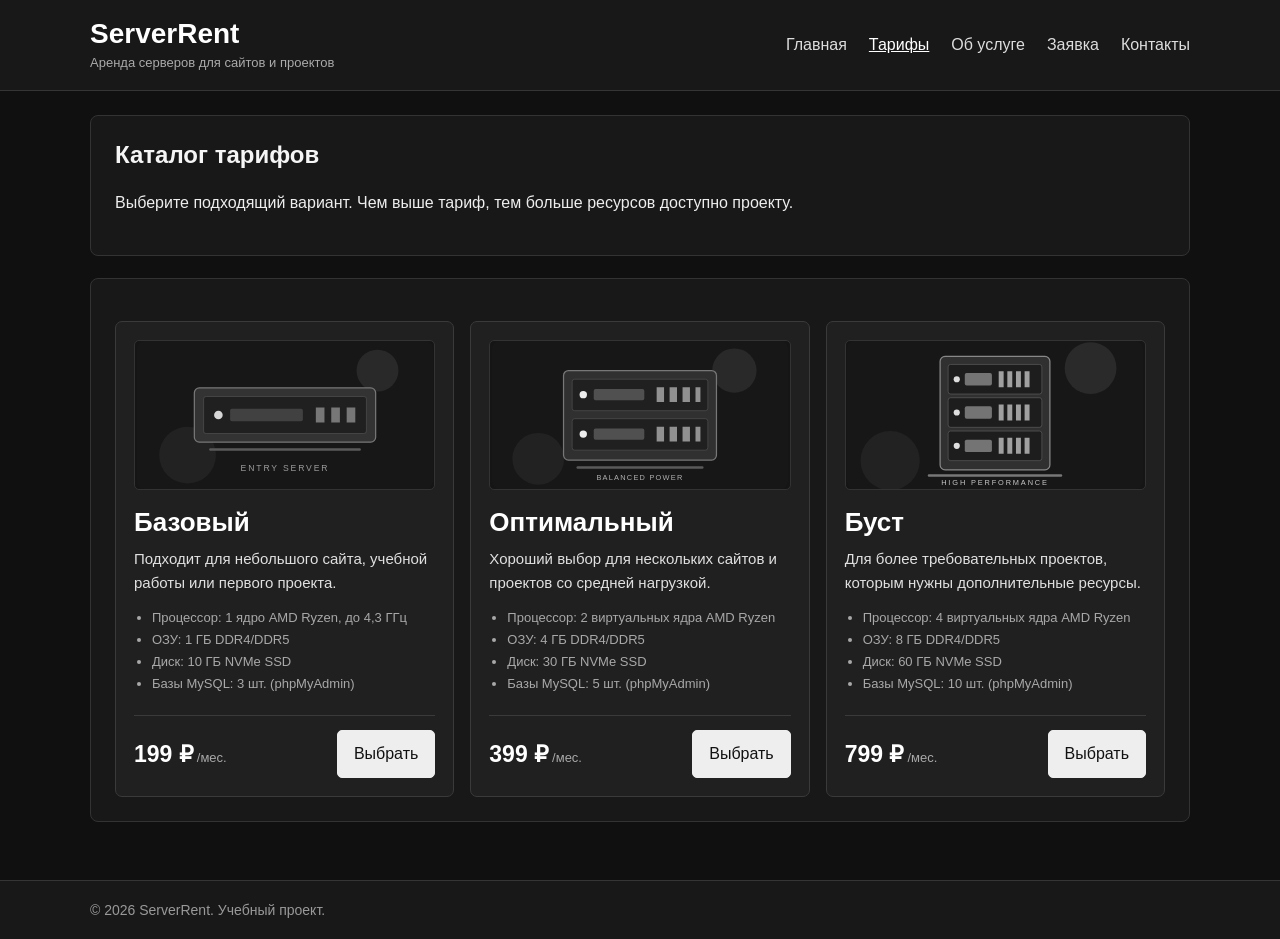
==== catalog.html @ e3d0d265 "Добавлен сайт ServerRent" ====
<!DOCTYPE html>
<html lang="ru">
<head>
    <meta charset="UTF-8">
    <meta name="viewport" content="width=device-width, initial-scale=1.0">
    <title>Тарифы — ServerRent</title>
    <link rel="stylesheet" href="css/style.css">
</head>
<body>
    <header class="site-header">
        <div class="container header-content">
            <div class="brand">
                <h1 class="logo">ServerRent</h1>
                <p class="tagline">Аренда серверов для сайтов и проектов</p>
            </div>
            <nav aria-label="Основная навигация">
                <a href="index.html">Главная</a>
                <a class="active" href="catalog.html">Тарифы</a>
                <a href="service.html">Об услуге</a>
                <a href="order.html">Заявка</a>
                <a href="contacts.html">Контакты</a>
            </nav>
        </div>
    </header>

    <main class="container">
        <section class="page-intro">
            <h2>Каталог тарифов</h2>
            <p>Выберите подходящий вариант. Чем выше тариф, тем больше ресурсов доступно проекту.</p>
        </section>

        <section class="catalog-section">
            <div class="tariff-list">
                <article class="tariff">
                    <img class="tariff-image" src="images/server-basic.svg" alt="Компактный базовый сервер">
                    <h3 class="tariff-title">Базовый</h3>
                    <p class="tariff-description">Подходит для небольшого сайта, учебной работы или первого проекта.</p>
                    <ul class="tariff-specs">
                        <li>Процессор: 1 ядро AMD Ryzen, до 4,3 ГГц</li>
                        <li>ОЗУ: 1 ГБ DDR4/DDR5</li>
                        <li>Диск: 10 ГБ NVMe SSD</li>
                        <li>Базы MySQL: 3 шт. (phpMyAdmin)</li>
                    </ul>
                    <div class="tariff-footer">
                        <p class="price">199 ₽<span>/мес.</span></p>
                        <a class="button" href="order.html?tariff=basic">Выбрать</a>
                    </div>
                </article>

                <article class="tariff">
                    <img class="tariff-image" src="images/server-optimal.svg" alt="Два блока оптимального сервера">
                    <h3 class="tariff-title">Оптимальный</h3>
                    <p class="tariff-description">Хороший выбор для нескольких сайтов и проектов со средней нагрузкой.</p>
                    <ul class="tariff-specs">
                        <li>Процессор: 2 виртуальных ядра AMD Ryzen</li>
                        <li>ОЗУ: 4 ГБ DDR4/DDR5</li>
                        <li>Диск: 30 ГБ NVMe SSD</li>
                        <li>Базы MySQL: 5 шт. (phpMyAdmin)</li>
                    </ul>
                    <div class="tariff-footer">
                        <p class="price">399 ₽<span>/мес.</span></p>
                        <a class="button" href="order.html?tariff=optimal">Выбрать</a>
                    </div>
                </article>

                <article class="tariff">
                    <img class="tariff-image" src="images/server-boost.svg" alt="Стойка из трёх серверов Буст">
                    <h3 class="tariff-title">Буст</h3>
                    <p class="tariff-description">Для более требовательных проектов, которым нужны дополнительные ресурсы.</p>
                    <ul class="tariff-specs">
                        <li>Процессор: 4 виртуальных ядра AMD Ryzen</li>
                        <li>ОЗУ: 8 ГБ DDR4/DDR5</li>
                        <li>Диск: 60 ГБ NVMe SSD</li>
                        <li>Базы MySQL: 10 шт. (phpMyAdmin)</li>
                    </ul>
                    <div class="tariff-footer">
                        <p class="price">799 ₽<span>/мес.</span></p>
                        <a class="button" href="order.html?tariff=boost">Выбрать</a>
                    </div>
                </article>
            </div>
        </section>
    </main>

    <footer><div class="container"><p>&copy; 2026 ServerRent. Учебный проект.</p></div></footer>
</body>
</html>
---- css/style.css ----
/* Основные стили учебного сайта ServerRent */
* {
    box-sizing: border-box;
}

html {
    scroll-behavior: smooth;
}

body {
    margin: 0;
    font-family: Arial, sans-serif;
    line-height: 1.6;
    color: #eeeeee;
    background: #101010;
}

.container {
    width: 90%;
    max-width: 1100px;
    margin: 0 auto;
}

.site-header {
    background: #181818;
    border-bottom: 1px solid #353535;
}

.header-content {
    display: flex;
    align-items: center;
    justify-content: space-between;
    gap: 24px;
    padding: 16px 0;
}

.brand {
    flex-shrink: 0;
}

.logo {
    display: block;
    margin: 0;
    color: #ffffff;
    font-size: 28px;
}

.tagline {
    margin: 2px 0 0;
    color: #aaaaaa;
    font-size: 13px;
}

nav {
    display: flex;
    flex-wrap: wrap;
    justify-content: flex-end;
    gap: 10px 22px;
}

nav a {
    color: #dddddd;
    text-decoration: none;
}

nav a:hover,
nav a.active {
    color: #ffffff;
    text-decoration: underline;
}

main {
    padding: 24px 0 36px;
}

section,
.page-intro {
    margin-bottom: 22px;
    padding: 24px;
    background: #181818;
    border: 1px solid #333333;
    border-radius: 8px;
}

h1,
h2,
h3 {
    line-height: 1.25;
}

h2 {
    margin-top: 0;
    color: #f5f5f5;
}

h3 {
    margin-top: 0;
    color: #ffffff;
}

p {
    margin-top: 8px;
}

.muted,
.note {
    color: #a7a7a7;
    font-size: 14px;
}

.hero {
    padding: 34px;
    background: #1d1d1d;
}

.hero h2 {
    max-width: 680px;
    margin-bottom: 12px;
    font-size: 32px;
}

.hero p {
    max-width: 680px;
    color: #c3c3c3;
}

.button,
button {
    display: inline-block;
    margin-top: 8px;
    padding: 10px 16px;
    color: #111111;
    background: #eeeeee;
    border: 1px solid #eeeeee;
    border-radius: 5px;
    font: inherit;
    text-decoration: none;
    cursor: pointer;
}

.button:hover,
button:hover {
    color: #ffffff;
    background: #333333;
    border-color: #666666;
}

.tariff-list {
    display: grid;
    grid-template-columns: repeat(3, minmax(0, 1fr));
    gap: 16px;
    margin-top: 18px;
}

.tariff {
    display: flex;
    flex-direction: column;
    padding: 18px;
    background: #202020;
    border: 1px solid #3a3a3a;
    border-radius: 7px;
}

.tariff-image {
    display: block;
    width: 100%;
    height: 150px;
    margin-bottom: 16px;
    object-fit: contain;
    background: #151515;
    border: 1px solid #333333;
    border-radius: 5px;
}

.tariff-title {
    margin: 0 0 8px;
    color: #ffffff;
    font-size: 26px;
}

.tariff-description {
    margin: 0 0 12px;
    color: #e0e0e0 !important;
    font-size: 15px;
}

.tariff-specs {
    margin: 0 0 20px;
    padding-left: 18px;
    color: #a8a8a8;
    font-size: 13px;
    line-height: 1.7;
}

.tariff-footer {
    display: flex;
    align-items: center;
    justify-content: space-between;
    flex-wrap: wrap;
    gap: 10px;
    margin-top: auto;
    padding-top: 14px;
    border-top: 1px solid #3a3a3a;
}

.tariff-footer .button {
    margin-top: 0;
}

.price {
    margin: 0;
    color: #ffffff !important;
    font-size: 23px;
    font-weight: bold;
}

.price span {
    margin-left: 3px;
    color: #a8a8a8;
    font-size: 13px;
    font-weight: normal;
}

.features {
    display: grid;
    grid-template-columns: repeat(3, minmax(0, 1fr));
    gap: 14px;
}

.feature {
    padding: 16px;
    background: #202020;
    border: 1px solid #353535;
    border-radius: 6px;
}

.feature h3 {
    margin-bottom: 6px;
}

.feature p {
    margin-bottom: 0;
    color: #bdbdbd;
}

.detail-card {
    display: grid;
    grid-template-columns: 220px minmax(0, 1fr);
    gap: 22px;
    align-items: start;
    margin-bottom: 16px;
    padding: 18px;
    background: #202020;
    border: 1px solid #3a3a3a;
    border-radius: 7px;
}

.detail-card img {
    width: 100%;
    background: #151515;
    border: 1px solid #333333;
    border-radius: 5px;
}

.detail-card ul {
    padding-left: 20px;
}

label {
    display: block;
    margin: 15px 0;
}

input,
select,
textarea {
    display: block;
    width: 100%;
    max-width: 520px;
    margin-top: 6px;
    padding: 10px;
    color: #eeeeee;
    background: #111111;
    border: 1px solid #4a4a4a;
    border-radius: 5px;
    font: inherit;
}

input:focus,
select:focus,
textarea:focus {
    outline: 2px solid #aaaaaa;
    outline-offset: 1px;
}

textarea {
    min-height: 100px;
    resize: vertical;
}

.contact-list p {
    margin: 10px 0;
}

footer {
    padding: 18px 0;
    color: #999999;
    background: #181818;
    border-top: 1px solid #353535;
    font-size: 14px;
}

footer p {
    margin: 0;
}

@media (max-width: 800px) {
    .tariff-list,
    .features {
        grid-template-columns: 1fr 1fr;
    }

    .detail-card {
        grid-template-columns: 160px minmax(0, 1fr);
    }
}

@media (max-width: 720px) {
    .header-content {
        align-items: flex-start;
        flex-direction: column;
        gap: 12px;
    }

    nav {
        justify-content: flex-start;
        gap: 8px 18px;
    }
}

@media (max-width: 560px) {
    .container {
        width: 92%;
    }

    .tariff-list,
    .features,
    .detail-card {
        grid-template-columns: 1fr;
    }

    section,
    .page-intro,
    .hero {
        padding: 18px;
    }

    .hero h2 {
        font-size: 26px;
    }

    .detail-card img {
        max-width: 260px;
    }
}
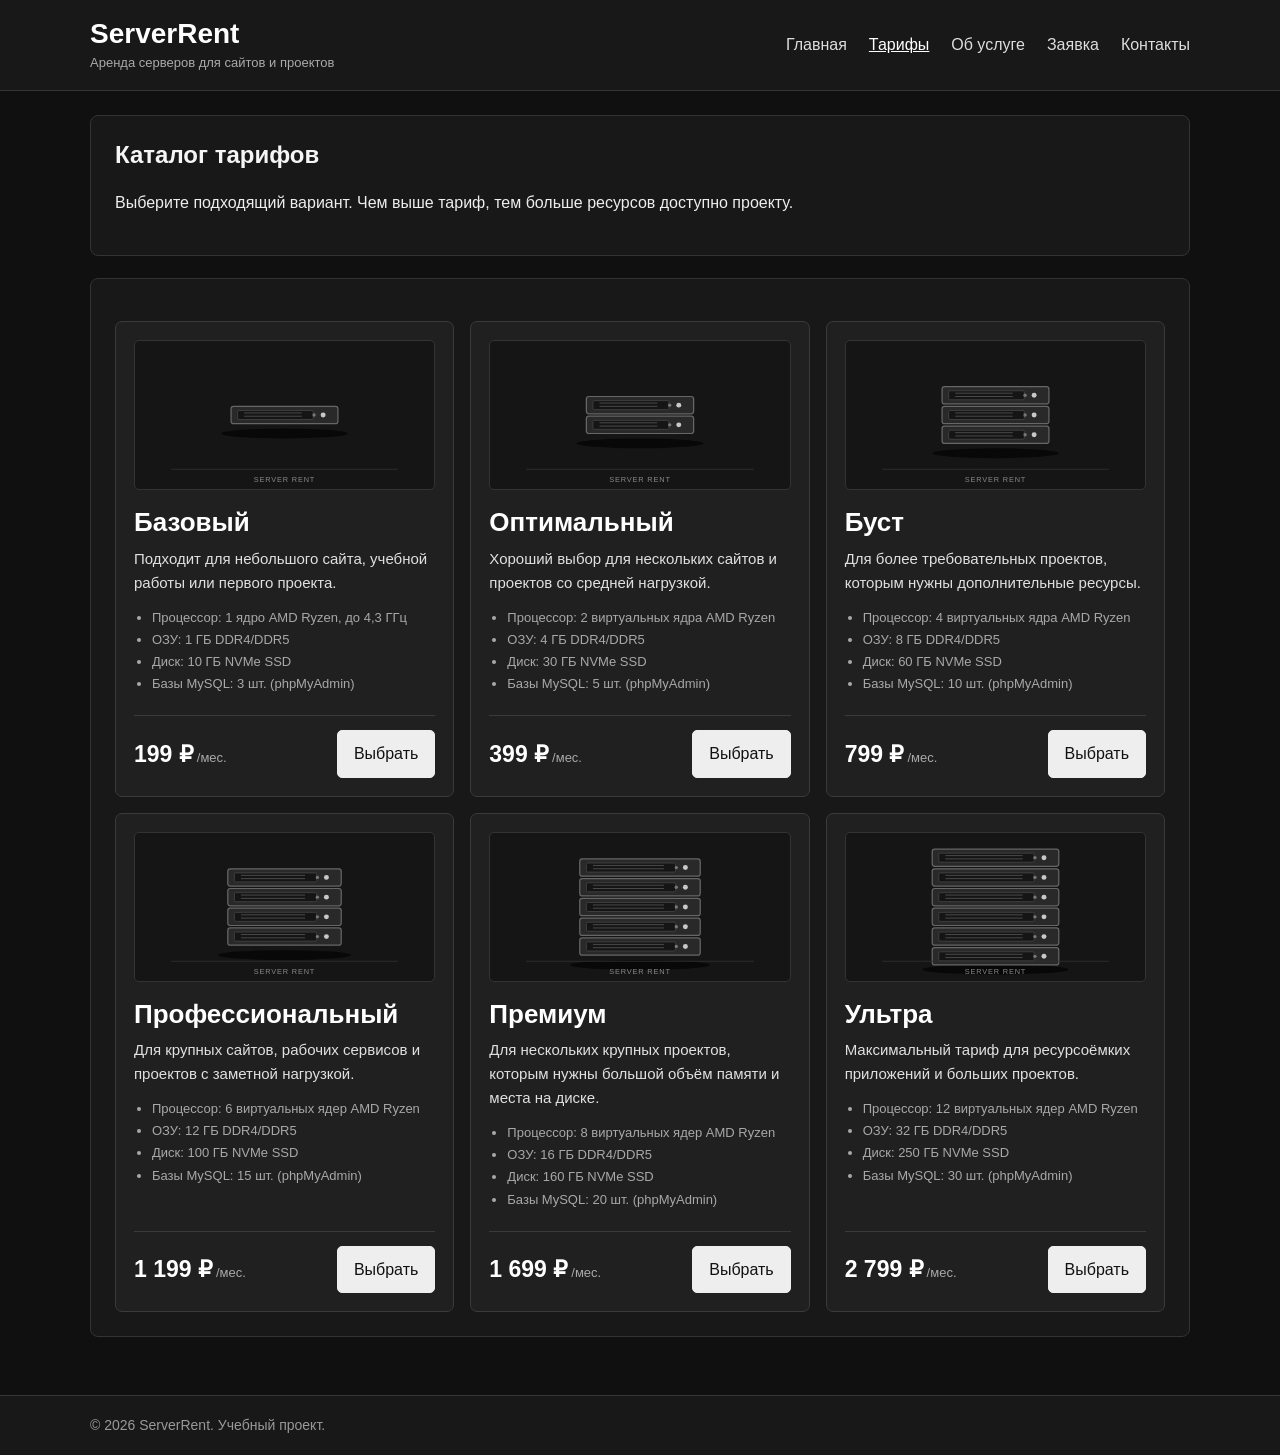
==== commit b05f9d19: "Добавлены новые тарифы серверов" ====
--- a/catalog.html
+++ b/catalog.html
@@ -78,6 +78,54 @@
                         <a class="button" href="order.html?tariff=boost">Выбрать</a>
                     </div>
                 </article>
+
+                <article class="tariff">
+                    <img class="tariff-image" src="images/server-professional.svg" alt="Иллюстрация тарифа Профессиональный">
+                    <h3 class="tariff-title">Профессиональный</h3>
+                    <p class="tariff-description">Для крупных сайтов, рабочих сервисов и проектов с заметной нагрузкой.</p>
+                    <ul class="tariff-specs">
+                        <li>Процессор: 6 виртуальных ядер AMD Ryzen</li>
+                        <li>ОЗУ: 12 ГБ DDR4/DDR5</li>
+                        <li>Диск: 100 ГБ NVMe SSD</li>
+                        <li>Базы MySQL: 15 шт. (phpMyAdmin)</li>
+                    </ul>
+                    <div class="tariff-footer">
+                        <p class="price">1 199 ₽<span>/мес.</span></p>
+                        <a class="button" href="order.html?tariff=professional">Выбрать</a>
+                    </div>
+                </article>
+
+                <article class="tariff">
+                    <img class="tariff-image" src="images/server-premium.svg" alt="Иллюстрация тарифа Премиум">
+                    <h3 class="tariff-title">Премиум</h3>
+                    <p class="tariff-description">Для нескольких крупных проектов, которым нужны большой объём памяти и места на диске.</p>
+                    <ul class="tariff-specs">
+                        <li>Процессор: 8 виртуальных ядер AMD Ryzen</li>
+                        <li>ОЗУ: 16 ГБ DDR4/DDR5</li>
+                        <li>Диск: 160 ГБ NVMe SSD</li>
+                        <li>Базы MySQL: 20 шт. (phpMyAdmin)</li>
+                    </ul>
+                    <div class="tariff-footer">
+                        <p class="price">1 699 ₽<span>/мес.</span></p>
+                        <a class="button" href="order.html?tariff=premium">Выбрать</a>
+                    </div>
+                </article>
+
+                <article class="tariff">
+                    <img class="tariff-image" src="images/server-ultra.svg" alt="Иллюстрация тарифа Ультра">
+                    <h3 class="tariff-title">Ультра</h3>
+                    <p class="tariff-description">Максимальный тариф для ресурсоёмких приложений и больших проектов.</p>
+                    <ul class="tariff-specs">
+                        <li>Процессор: 12 виртуальных ядер AMD Ryzen</li>
+                        <li>ОЗУ: 32 ГБ DDR4/DDR5</li>
+                        <li>Диск: 250 ГБ NVMe SSD</li>
+                        <li>Базы MySQL: 30 шт. (phpMyAdmin)</li>
+                    </ul>
+                    <div class="tariff-footer">
+                        <p class="price">2 799 ₽<span>/мес.</span></p>
+                        <a class="button" href="order.html?tariff=ultra">Выбрать</a>
+                    </div>
+                </article>
             </div>
         </section>
     </main>
